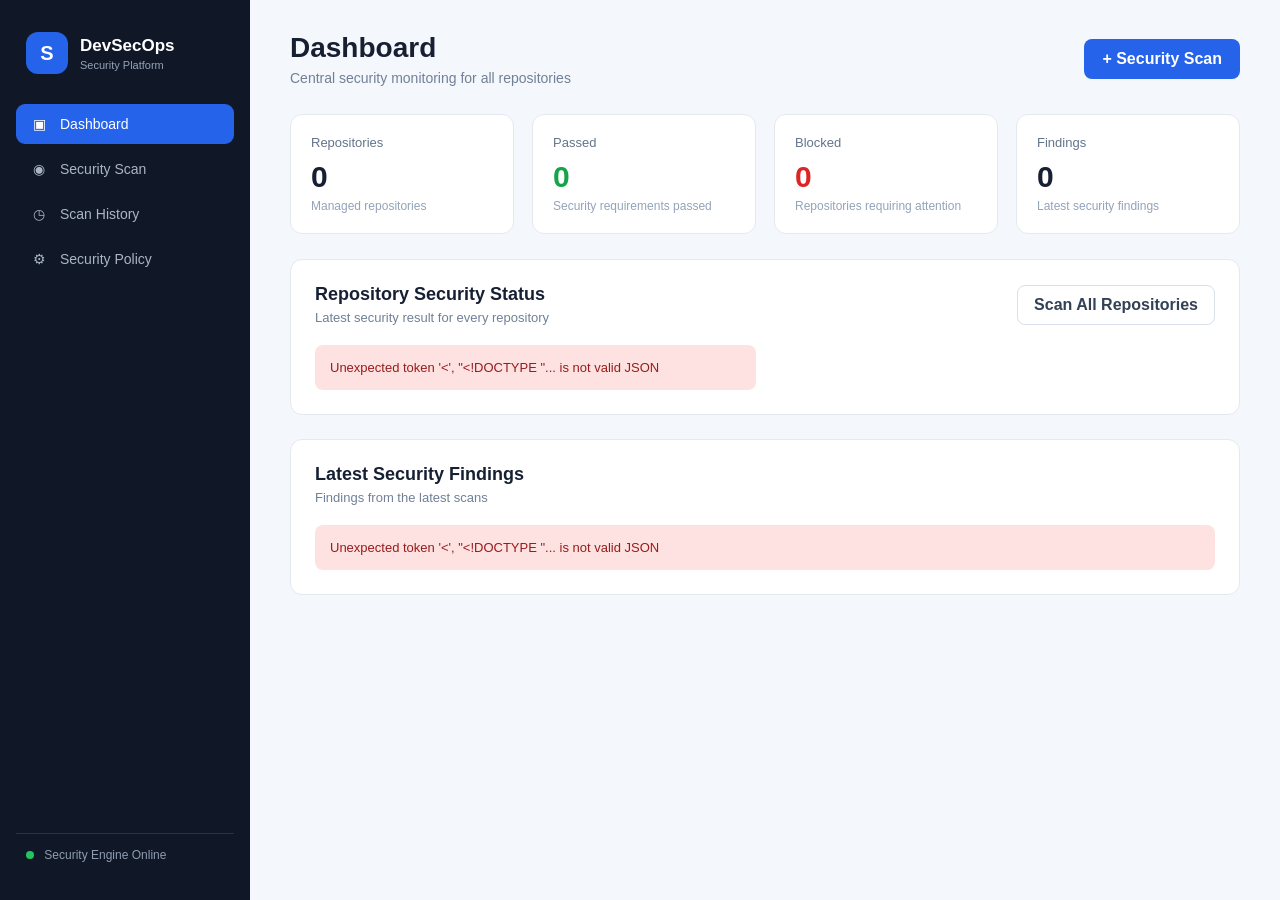
==== dashboard/index.html @ 78540468 "Add DevSecOps security platform" ====
<!DOCTYPE html>
<html lang="en">
<head>
    <meta charset="UTF-8">
    <meta name="viewport" content="width=device-width, initial-scale=1.0">
    <title>DevSecOps Security Platform</title>
    <link rel="stylesheet" href="style.css">
</head>

<body data-page="dashboard">

<div class="app">

    <aside class="sidebar">
        <div class="brand">
            <div class="brand-icon">S</div>
            <div>
                <h1>DevSecOps</h1>
                <span>Security Platform</span>
            </div>
        </div>

        <nav>
            <a href="/" class="nav-item active">
                <span>▣</span>
                Dashboard
            </a>

            <a href="/dashboard/scan.html" class="nav-item">
                <span>◉</span>
                Security Scan
            </a>

            <a href="/dashboard/history.html" class="nav-item">
                <span>◷</span>
                Scan History
            </a>

            <a href="/dashboard/policy.html" class="nav-item">
                <span>⚙</span>
                Security Policy
            </a>
        </nav>

        <div class="sidebar-footer">
            <span class="online-dot"></span>
            Security Engine Online
        </div>
    </aside>


    <main class="main">

        <header class="topbar">
            <div>
                <h2>Dashboard</h2>
                <p>Central security monitoring for all repositories</p>
            </div>

            <button class="primary-button" onclick="window.location.href='/dashboard/scan.html'">
                + Security Scan
            </button>
        </header>


        <section class="stats-grid">

            <div class="stat-card">
                <div class="stat-label">Repositories</div>
                <div class="stat-value" id="total-repositories">0</div>
                <div class="stat-description">Managed repositories</div>
            </div>

            <div class="stat-card">
                <div class="stat-label">Passed</div>
                <div class="stat-value success-text" id="passed-repositories">0</div>
                <div class="stat-description">Security requirements passed</div>
            </div>

            <div class="stat-card">
                <div class="stat-label">Blocked</div>
                <div class="stat-value danger-text" id="blocked-repositories">0</div>
                <div class="stat-description">Repositories requiring attention</div>
            </div>

            <div class="stat-card">
                <div class="stat-label">Findings</div>
                <div class="stat-value" id="total-findings">0</div>
                <div class="stat-description">Latest security findings</div>
            </div>

        </section>


        <section class="content-section">

            <div class="section-header">
                <div>
                    <h3>Repository Security Status</h3>
                    <p>Latest security result for every repository</p>
                </div>

                <button class="secondary-button" onclick="scanAllRepositories()">
                    Scan All Repositories
                </button>
            </div>

            <div id="dashboard-message"></div>

            <div id="repositories-container" class="repository-grid">
                <div class="loading">Loading repositories...</div>
            </div>

        </section>


        <section class="content-section">

            <div class="section-header">
                <div>
                    <h3>Latest Security Findings</h3>
                    <p>Findings from the latest scans</p>
                </div>
            </div>

            <div id="latest-findings" class="findings-list">
                <div class="loading">Loading findings...</div>
            </div>

        </section>

    </main>

</div>

<script src="app.js"></script>
</body>
</html>
---- dashboard/style.css ----
* {
    box-sizing: border-box;
}

body {
    margin: 0;
    font-family:
        Inter,
        "Segoe UI",
        Arial,
        sans-serif;

    background: #f4f7fb;
    color: #172033;
}

button,
input,
select {
    font: inherit;
}

button {
    cursor: pointer;
}

button:disabled {
    opacity: 0.6;
    cursor: not-allowed;
}


/* =========================================================
   LAYOUT
========================================================= */

.app {
    min-height: 100vh;
    display: flex;
}

.sidebar {
    width: 250px;
    min-height: 100vh;

    background: #101827;
    color: white;

    padding: 24px 16px;

    display: flex;
    flex-direction: column;

    position: fixed;
    left: 0;
    top: 0;
    bottom: 0;
}

.main {
    margin-left: 250px;
    width: calc(100% - 250px);

    padding: 32px 40px;
}


/* =========================================================
   BRAND
========================================================= */

.brand {
    display: flex;
    align-items: center;
    gap: 12px;

    padding: 8px 10px 30px;
}

.brand-icon {
    width: 42px;
    height: 42px;

    border-radius: 12px;

    display: flex;
    align-items: center;
    justify-content: center;

    background: #2563eb;
    color: white;

    font-size: 20px;
    font-weight: 800;
}

.brand h1 {
    margin: 0;
    font-size: 17px;
}

.brand span {
    display: block;
    margin-top: 3px;

    font-size: 11px;
    color: #94a3b8;
}


/* =========================================================
   NAVIGATION
========================================================= */

nav {
    display: flex;
    flex-direction: column;
    gap: 5px;
}

.nav-item {
    text-decoration: none;
    color: #aab5c5;

    display: flex;
    align-items: center;
    gap: 12px;

    padding: 12px 14px;

    border-radius: 9px;

    font-size: 14px;
    font-weight: 500;

    transition: 0.2s;
}

.nav-item:hover {
    background: #1b2638;
    color: white;
}

.nav-item.active {
    background: #2563eb;
    color: white;
}

.nav-item span {
    width: 18px;
    text-align: center;
}


/* =========================================================
   SIDEBAR FOOTER
========================================================= */

.sidebar-footer {
    margin-top: auto;

    padding: 14px 10px;

    color: #8f9caf;
    font-size: 12px;

    border-top: 1px solid #273244;
}

.online-dot {
    width: 8px;
    height: 8px;

    display: inline-block;

    border-radius: 50%;
    background: #22c55e;

    margin-right: 7px;
}


/* =========================================================
   TOPBAR
========================================================= */

.topbar {
    display: flex;
    justify-content: space-between;
    align-items: center;

    margin-bottom: 28px;
}

.topbar h2 {
    margin: 0;

    font-size: 28px;
    font-weight: 700;
}

.topbar p {
    margin: 6px 0 0;

    color: #718096;
    font-size: 14px;
}


/* =========================================================
   BUTTONS
========================================================= */

.primary-button,
.secondary-button,
.small-button {
    border: none;
    border-radius: 8px;

    transition: 0.2s;
}

.primary-button {
    background: #2563eb;
    color: white;

    padding: 11px 18px;

    font-weight: 600;
}

.primary-button:hover {
    background: #1d4ed8;
}

.secondary-button {
    background: white;
    color: #334155;

    border: 1px solid #d9e0ea;

    padding: 10px 16px;

    font-weight: 600;
}

.secondary-button:hover {
    background: #f8fafc;
}

.small-button {
    background: #eff4ff;
    color: #2563eb;

    padding: 7px 12px;

    font-size: 12px;
    font-weight: 600;
}


/* =========================================================
   STATS
========================================================= */

.stats-grid {
    display: grid;

    grid-template-columns:
        repeat(4, minmax(0, 1fr));

    gap: 18px;

    margin-bottom: 25px;
}

.stat-card {
    background: white;

    border: 1px solid #e4e9f0;

    border-radius: 12px;

    padding: 20px;
}

.stat-label {
    color: #64748b;
    font-size: 13px;
}

.stat-value {
    margin-top: 10px;

    font-size: 30px;
    font-weight: 700;
}

.stat-description {
    margin-top: 5px;

    color: #94a3b8;
    font-size: 12px;
}

.success-text {
    color: #16a34a;
}

.danger-text {
    color: #dc2626;
}


/* =========================================================
   CONTENT
========================================================= */

.content-section {
    background: white;

    border: 1px solid #e4e9f0;

    border-radius: 12px;

    padding: 24px;

    margin-bottom: 24px;
}

.section-header {
    display: flex;
    justify-content: space-between;
    align-items: center;

    margin-bottom: 20px;
}

.section-header h3 {
    margin: 0;

    font-size: 18px;
}

.section-header p {
    margin: 5px 0 0;

    color: #718096;
    font-size: 13px;
}


/* =========================================================
   REPOSITORIES
========================================================= */

.repository-grid {
    display: grid;

    grid-template-columns:
        repeat(2, minmax(0, 1fr));

    gap: 18px;
}

.repository-card {
    border: 1px solid #e2e8f0;
    border-radius: 11px;

    padding: 20px;

    background: #fff;
}

.repository-header {
    display: flex;
    justify-content: space-between;
    gap: 15px;
}

.repository-header h3 {
    margin: 0 0 6px;

    font-size: 16px;
}

.repository-url {
    color: #64748b;

    font-size: 12px;

    text-decoration: none;

    word-break: break-all;
}

.repository-url:hover {
    color: #2563eb;
}

.repository-stats {
    display: grid;

    grid-template-columns:
        repeat(3, 1fr);

    gap: 10px;

    margin-top: 20px;
}

.repository-stats div {
    background: #f8fafc;

    padding: 12px;

    border-radius: 8px;
}

.repository-stats span {
    display: block;

    color: #64748b;
    font-size: 11px;
}

.repository-stats strong {
    display: block;

    margin-top: 5px;

    font-size: 18px;
}

.repository-footer {
    display: flex;
    justify-content: space-between;
    align-items: center;

    margin-top: 18px;

    padding-top: 15px;

    border-top: 1px solid #edf1f5;

    color: #94a3b8;

    font-size: 11px;
}


/* =========================================================
   STATUS
========================================================= */

.status-badge,
.severity-badge {
    display: inline-flex;
    align-items: center;

    border-radius: 999px;

    font-size: 11px;
    font-weight: 700;
}

.status-badge {
    padding: 6px 10px;
}

.status-badge.allow {
    background: #dcfce7;
    color: #15803d;
}

.status-badge.block {
    background: #fee2e2;
    color: #b91c1c;
}

.status-badge.unknown {
    background: #f1f5f9;
    color: #64748b;
}


/* =========================================================
   FINDINGS
========================================================= */

.findings-list {
    display: flex;
    flex-direction: column;
}

.finding-row {
    display: flex;
    justify-content: space-between;
    align-items: flex-start;

    gap: 20px;

    padding: 16px 0;

    border-bottom: 1px solid #edf1f5;
}

.finding-row:last-child {
    border-bottom: none;
}

.finding-row strong {
    display: block;

    font-size: 13px;
}

.finding-row span:not(.severity-badge) {
    display: block;

    margin-top: 5px;

    color: #64748b;

    font-size: 12px;
}

.finding-row p {
    margin: 7px 0 0;

    color: #475569;

    font-size: 12px;
}

.finding-row.clean {
    align-items: center;
}

.severity-badge {
    padding: 5px 9px;

    white-space: nowrap;
}

.severity-badge.critical {
    background: #7f1d1d;
    color: white;
}

.severity-badge.high {
    background: #fee2e2;
    color: #b91c1c;
}

.severity-badge.medium {
    background: #fef3c7;
    color: #92400e;
}

.severity-badge.low {
    background: #e0f2fe;
    color: #0369a1;
}

.severity-badge.unknown {
    background: #f1f5f9;
    color: #64748b;
}


/* =========================================================
   FORMS
========================================================= */

.scan-form {
    display: flex;
    gap: 10px;
}

.scan-form input,
.scan-form select {
    flex: 1;

    min-width: 0;

    padding: 12px 14px;

    border: 1px solid #d7dee8;
    border-radius: 8px;

    outline: none;

    background: white;
}

.scan-form input:focus,
.scan-form select:focus {
    border-color: #2563eb;
}


/* =========================================================
   RESULT
========================================================= */

.result-stats {
    display: grid;

    grid-template-columns:
        repeat(3, 1fr);

    gap: 15px;

    margin-bottom: 20px;
}

.result-stat {
    background: #f8fafc;

    padding: 20px;

    border-radius: 10px;
}

.result-stat span {
    color: #64748b;
    font-size: 12px;
}

.result-stat strong {
    display: block;

    margin-top: 7px;

    font-size: 27px;
}

.scanner-grid {
    display: grid;

    grid-template-columns:
        repeat(3, 1fr);

    gap: 15px;

    margin-bottom: 20px;
}

.scanner-card {
    padding: 18px;

    background: #f8fafc;

    border-radius: 9px;
}

.scanner-card span {
    color: #64748b;
    font-size: 12px;
}

.scanner-card strong {
    display: block;

    margin-top: 5px;

    font-size: 22px;
}

.severity-grid {
    display: grid;

    grid-template-columns:
        repeat(4, 1fr);

    gap: 12px;

    margin-bottom: 25px;
}

.severity-grid div {
    padding: 14px;

    background: #f8fafc;

    border-radius: 8px;
}

.severity-grid span {
    display: block;

    color: #64748b;
    font-size: 11px;
}

.severity-grid strong {
    display: block;

    margin-top: 5px;

    font-size: 20px;
}


/* =========================================================
   TABLE
========================================================= */

.table-wrapper {
    overflow-x: auto;
}

table {
    width: 100%;

    border-collapse: collapse;
}

th {
    text-align: left;

    padding: 13px 12px;

    background: #f8fafc;

    color: #64748b;

    font-size: 11px;

    text-transform: uppercase;
}

td {
    padding: 15px 12px;

    border-bottom: 1px solid #edf1f5;

    font-size: 13px;
}

.history-detail {
    margin-top: 25px;

    padding-top: 20px;

    border-top: 1px solid #e2e8f0;
}


/* =========================================================
   POLICY
========================================================= */

.policy-score {
    display: flex;
    align-items: center;
    gap: 15px;

    padding: 22px;

    background: #f8fafc;

    border-radius: 10px;

    margin-bottom: 20px;
}

.policy-icon {
    width: 45px;
    height: 45px;

    display: flex;
    align-items: center;
    justify-content: center;

    border-radius: 50%;

    background: #dcfce7;
    color: #15803d;

    font-size: 22px;
    font-weight: 700;
}

.policy-score span {
    display: block;

    color: #64748b;
    font-size: 12px;
}

.policy-score strong {
    display: block;

    margin-top: 4px;

    font-size: 22px;
}

.policy-grid {
    display: grid;

    grid-template-columns:
        repeat(4, 1fr);

    gap: 15px;
}

.policy-card {
    padding: 20px;

    border-radius: 10px;

    border: 1px solid #e2e8f0;
}

.policy-card.block {
    border-left: 4px solid #dc2626;
}

.policy-card.warning {
    border-left: 4px solid #f59e0b;
}

.policy-card.allow {
    border-left: 4px solid #16a34a;
}

.policy-level {
    color: #64748b;

    font-size: 11px;
    font-weight: 700;
}

.policy-card strong {
    display: block;

    margin-top: 7px;

    font-size: 20px;
}

.policy-card p {
    margin: 8px 0 0;

    color: #64748b;

    font-size: 12px;

    line-height: 1.5;
}

.policy-flow {
    margin-top: 25px;

    padding: 20px;

    background: #101827;
    color: white;

    border-radius: 10px;

    display: flex;
    align-items: center;
    justify-content: center;

    gap: 12px;

    font-size: 12px;

    flex-wrap: wrap;
}


/* =========================================================
   MESSAGES
========================================================= */

.message {
    padding: 12px 15px;

    margin-bottom: 15px;

    border-radius: 8px;

    font-size: 13px;
}

.message.success {
    background: #dcfce7;
    color: #166534;
}

.message.error {
    background: #fee2e2;
    color: #991b1b;
}

.message.info {
    background: #dbeafe;
    color: #1e40af;
}

.error-box {
    padding: 15px;

    background: #fee2e2;

    color: #991b1b;

    border-radius: 8px;

    font-size: 13px;
}

.loading {
    padding: 30px;

    text-align: center;

    color: #94a3b8;
}

.empty-state {
    padding: 35px;

    text-align: center;

    color: #64748b;
}

.empty-state h3 {
    margin: 0 0 7px;

    color: #334155;
}

.empty-state p {
    margin: 0;

    font-size: 13px;
}

.hidden {
    display: none !important;
}


/* =========================================================
   RESPONSIVE
========================================================= */

@media (max-width: 1100px) {

    .stats-grid {
        grid-template-columns:
            repeat(2, 1fr);
    }

    .repository-grid {
        grid-template-columns: 1fr;
    }

    .policy-grid {
        grid-template-columns:
            repeat(2, 1fr);
    }

}


@media (max-width: 800px) {

    .sidebar {
        width: 210px;
    }

    .main {
        margin-left: 210px;
        width: calc(100% - 210px);

        padding: 25px;
    }

    .scan-form {
        flex-direction: column;
    }

    .result-stats,
    .scanner-grid {
        grid-template-columns: 1fr;
    }

    .severity-grid {
        grid-template-columns:
            repeat(2, 1fr);
    }

}


@media (max-width: 600px) {

    .sidebar {
        position: static;

        width: 100%;
        min-height: auto;
    }

    .app {
        display: block;
    }

    .main {
        margin-left: 0;
        width: 100%;
    }

    .stats-grid {
        grid-template-columns: 1fr;
    }

    .policy-grid {
        grid-template-columns: 1fr;
    }

    .topbar {
        align-items: flex-start;
        gap: 15px;
        flex-direction: column;
    }

}
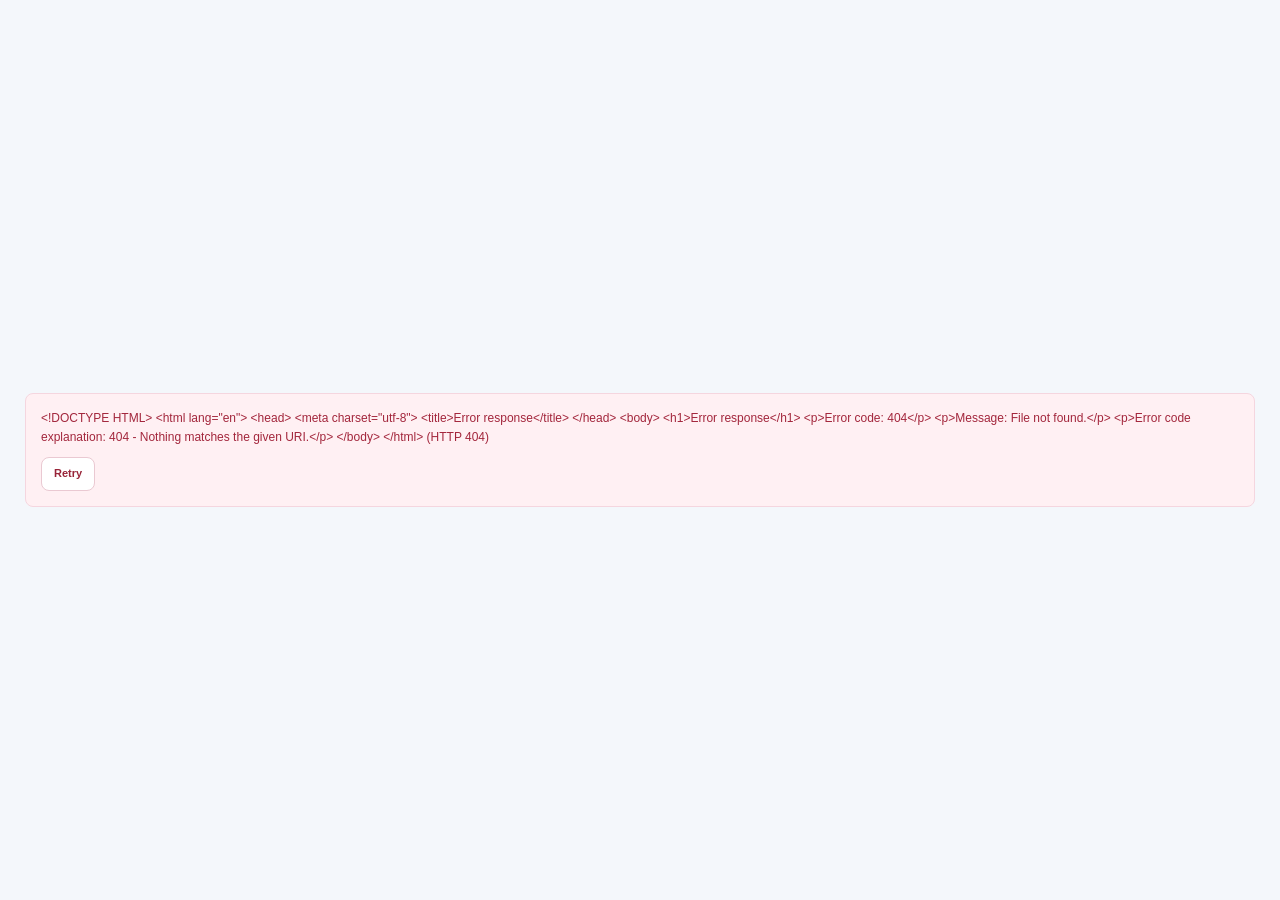
==== commit 7e0aedbd: "feat: add authentication and dashboard improvements" ====
--- a/dashboard/index.html
+++ b/dashboard/index.html
@@ -1,138 +1,167 @@
-<!DOCTYPE html>
+<!doctype html>
 <html lang="en">
-<head>
-    <meta charset="UTF-8">
-    <meta name="viewport" content="width=device-width, initial-scale=1.0">
-    <title>DevSecOps Security Platform</title>
-    <link rel="stylesheet" href="style.css">
-</head>
-
-<body data-page="dashboard">
-
-<div class="app">
-
-    <aside class="sidebar">
-        <div class="brand">
-            <div class="brand-icon">S</div>
+  <head>
+    <meta charset="UTF-8" />
+    <meta name="viewport" content="width=device-width, initial-scale=1" />
+    <meta name="color-scheme" content="light" />
+    <title>Dashboard / DevSecOps</title>
+    <link rel="stylesheet" href="style.css" />
+    <script src="app.js" defer></script>
+  </head>
+  <body data-page="dashboard">
+    <a class="skip-link" href="#main-content">Skip to content</a>
+    <div id="auth-check" class="auth-check" role="status">
+      Checking your session...
+    </div>
+    <div class="app" id="protected-app" hidden>
+      <div id="navigation-shell"></div>
+      <main class="main" id="main-content" tabindex="-1">
+        <header class="topbar">
+          <div class="page-title">
+            <button
+              type="button"
+              class="mobile-menu icon-button"
+              id="menu-toggle"
+              aria-label="Open navigation"
+              aria-controls="sidebar"
+              aria-expanded="false"
+            >
+              <svg
+                width="19"
+                height="19"
+                viewBox="0 0 24 24"
+                fill="none"
+                stroke="currentColor"
+                stroke-width="2"
+                aria-hidden="true"
+              >
+                <path d="M4 6h16M4 12h16M4 18h16" />
+              </svg>
+            </button>
             <div>
-                <h1>DevSecOps</h1>
-                <span>Security Platform</span>
+              <p class="eyebrow">DEVSECOPS / WORKSPACE</p>
+              <h1>Dashboard</h1>
+              <p class="page-description">
+                A clear view of repository security across your organization.
+              </p>
             </div>
-        </div>
-
-        <nav>
-            <a href="/" class="nav-item active">
-                <span>▣</span>
-                Dashboard
-            </a>
-
-            <a href="/dashboard/scan.html" class="nav-item">
-                <span>◉</span>
-                Security Scan
-            </a>
-
-            <a href="/dashboard/history.html" class="nav-item">
-                <span>◷</span>
-                Scan History
-            </a>
-
-            <a href="/dashboard/policy.html" class="nav-item">
-                <span>⚙</span>
-                Security Policy
-            </a>
-        </nav>
-
-        <div class="sidebar-footer">
-            <span class="online-dot"></span>
-            Security Engine Online
-        </div>
-    </aside>
-
-
-    <main class="main">
-
-        <header class="topbar">
+          </div>
+          <div class="account-controls">
+            <div
+              class="account-avatar"
+              id="user-avatar"
+              aria-hidden="true"
+            ></div>
+            <div class="account-details">
+              <strong id="current-username"></strong
+              ><span id="current-role"></span>
+            </div>
+            <button
+              type="button"
+              class="secondary-button compact"
+              id="logout-button"
+            >
+              Log out
+            </button>
+          </div>
+        </header>
+        <div
+          id="global-message"
+          class="message-region"
+          aria-live="polite"
+        ></div>
+        <section class="overview-banner">
+          <div>
+            <span class="eyebrow">SECURITY OVERVIEW</span>
+            <h2>See what needs your attention.</h2>
+            <p>
+              Review the latest security gate results and investigate findings.
+            </p>
+          </div>
+          <a href="scan.html" class="primary-button" data-role="scan"
+            >New security scan</a
+          >
+        </section>
+        <section class="stats-grid" aria-label="Repository security statistics">
+          <div class="stat-card">
+            <span class="stat-label">Repositories</span
+            ><strong class="stat-value" id="total-repositories">-</strong
+            ><span class="stat-description">Connected projects</span>
+          </div>
+          <div class="stat-card">
+            <span class="stat-label">Allowed</span
+            ><strong class="stat-value success-text" id="passed-repositories"
+              >-</strong
+            ><span class="stat-description">Latest gate passed</span>
+          </div>
+          <div class="stat-card">
+            <span class="stat-label">Blocked</span
+            ><strong class="stat-value danger-text" id="blocked-repositories"
+              >-</strong
+            ><span class="stat-description">Review required</span>
+          </div>
+          <div class="stat-card">
+            <span class="stat-label">Findings</span
+            ><strong class="stat-value" id="total-findings">-</strong
+            ><span class="stat-description">Across latest scans</span>
+          </div>
+        </section>
+        <section class="content-section">
+          <div class="section-header">
             <div>
-                <h2>Dashboard</h2>
-                <p>Central security monitoring for all repositories</p>
+              <h2>Repository security</h2>
+              <p>The latest stored result for each connected repository.</p>
             </div>
-
-            <button class="primary-button" onclick="window.location.href='/dashboard/scan.html'">
-                + Security Scan
-            </button>
-        </header>
-
-
-        <section class="stats-grid">
-
-            <div class="stat-card">
-                <div class="stat-label">Repositories</div>
-                <div class="stat-value" id="total-repositories">0</div>
-                <div class="stat-description">Managed repositories</div>
+            <div class="actions">
+              <button
+                type="button"
+                class="secondary-button"
+                data-action="reload-dashboard"
+              >
+                Refresh</button
+              ><button
+                type="button"
+                class="primary-button"
+                data-action="scan-all"
+                data-role="scan"
+                data-scan-button
+              >
+                Scan all
+              </button>
             </div>
-
-            <div class="stat-card">
-                <div class="stat-label">Passed</div>
-                <div class="stat-value success-text" id="passed-repositories">0</div>
-                <div class="stat-description">Security requirements passed</div>
+          </div>
+          <div
+            id="dashboard-message"
+            class="message-region"
+            aria-live="polite"
+          ></div>
+          <div id="repositories-container" class="repository-grid">
+            <div class="loading">Loading repositories...</div>
+          </div>
+        </section>
+        <section
+          id="scan-results"
+          class="content-section"
+          hidden
+          aria-label="Scan results"
+        ></section>
+        <section class="content-section">
+          <div class="section-header">
+            <div>
+              <h2>Latest findings</h2>
+              <p>Details from the five most recent scans.</p>
             </div>
-
-            <div class="stat-card">
-                <div class="stat-label">Blocked</div>
-                <div class="stat-value danger-text" id="blocked-repositories">0</div>
-                <div class="stat-description">Repositories requiring attention</div>
-            </div>
-
-            <div class="stat-card">
-                <div class="stat-label">Findings</div>
-                <div class="stat-value" id="total-findings">0</div>
-                <div class="stat-description">Latest security findings</div>
-            </div>
-
+            <a class="text-link" href="history.html">View all history</a>
+          </div>
+          <div id="latest-findings" class="findings-list">
+            <div class="loading">Loading findings...</div>
+          </div>
         </section>
-
-
-        <section class="content-section">
-
-            <div class="section-header">
-                <div>
-                    <h3>Repository Security Status</h3>
-                    <p>Latest security result for every repository</p>
-                </div>
-
-                <button class="secondary-button" onclick="scanAllRepositories()">
-                    Scan All Repositories
-                </button>
-            </div>
-
-            <div id="dashboard-message"></div>
-
-            <div id="repositories-container" class="repository-grid">
-                <div class="loading">Loading repositories...</div>
-            </div>
-
-        </section>
-
-
-        <section class="content-section">
-
-            <div class="section-header">
-                <div>
-                    <h3>Latest Security Findings</h3>
-                    <p>Findings from the latest scans</p>
-                </div>
-            </div>
-
-            <div id="latest-findings" class="findings-list">
-                <div class="loading">Loading findings...</div>
-            </div>
-
-        </section>
-
-    </main>
-
-</div>
-
-<script src="app.js"></script>
-</body>
-</html>+        <footer class="main-footer">
+          <span>DevSecOps Security Platform</span
+          ><span>Central security / Clear decisions</span>
+        </footer>
+      </main>
+    </div>
+  </body>
+</html>
--- a/dashboard/style.css
+++ b/dashboard/style.css
@@ -1,1036 +1,1547 @@
+﻿:root {
+  --navy: #111e35;
+  --navy-soft: #192b47;
+  --blue: #2563eb;
+  --blue-dark: #1d4ed8;
+  --ink: #172b48;
+  --muted: #60718a;
+  --line: #dfe6ef;
+  --surface: #f4f7fb;
+  --green: #146c43;
+  --red: #b42338;
+  --radius: 14px;
+}
 * {
-    box-sizing: border-box;
-}
-
+  box-sizing: border-box;
+}
 body {
-    margin: 0;
-    font-family:
-        Inter,
-        "Segoe UI",
-        Arial,
-        sans-serif;
-
-    background: #f4f7fb;
-    color: #172033;
-}
-
+  margin: 0;
+  background: var(--surface);
+  color: var(--ink);
+  font-family: Inter, "Segoe UI", Arial, sans-serif;
+  font-size: 14px;
+  line-height: 1.55;
+}
 button,
 input,
 select {
-    font: inherit;
-}
-
+  font: inherit;
+}
+a {
+  color: var(--blue);
+}
+button,
+a,
+input,
+select {
+  touch-action: manipulation;
+}
 button {
+  cursor: pointer;
+}
+button:disabled {
+  cursor: wait;
+  opacity: 0.6;
+}
+button,
+input,
+select {
+  min-height: 42px;
+}
+a,
+button,
+input,
+select {
+  outline-offset: 4px;
+}
+a:focus-visible,
+button:focus-visible,
+input:focus-visible,
+select:focus-visible {
+  outline: 3px solid #6b9fff;
+}
+button {
+  line-height: 1.3;
+}
+h1,
+h2,
+h3,
+p {
+  margin-top: 0;
+}
+h1,
+h2,
+h3 {
+  line-height: 1.25;
+}
+h1 {
+  font-size: 28px;
+  letter-spacing: -0.7px;
+  margin-bottom: 7px;
+}
+h2 {
+  font-size: 18px;
+  margin-bottom: 7px;
+  letter-spacing: -0.25px;
+}
+h3 {
+  font-size: 16px;
+  margin-bottom: 8px;
+}
+p {
+  margin-bottom: 12px;
+}
+strong {
+  font-weight: 650;
+}
+input,
+select {
+  width: 100%;
+  min-width: 0;
+  background: #fff;
+  border: 1px solid #c9d4e3;
+  border-radius: 8px;
+  padding: 11px 12px;
+  color: var(--ink);
+}
+input::placeholder {
+  color: #7d8ca0;
+}
+input:focus,
+select:focus {
+  border-color: var(--blue);
+}
+label {
+  display: block;
+  font-size: 13px;
+  font-weight: 600;
+  margin-bottom: 7px;
+}
+input:disabled,
+select:disabled {
+  background: #f1f4f8;
+  color: var(--muted);
+}
+[hidden],
+.hidden {
+  display: none !important;
+}
+.skip-link {
+  position: fixed;
+  z-index: 100;
+  left: 12px;
+  top: -80px;
+  background: #fff;
+  padding: 14px;
+  box-shadow: 0 2px 14px #0003;
+  border-radius: 8px;
+}
+.skip-link:focus {
+  top: 12px;
+}
+.auth-check {
+  min-height: 100vh;
+  display: flex;
+  flex-direction: column;
+  gap: 18px;
+  align-items: center;
+  justify-content: center;
+  padding: 25px;
+  color: var(--muted);
+}
+.app {
+  min-height: 100vh;
+}
+.sidebar {
+  width: 252px;
+  background: var(--navy);
+  color: #fff;
+  position: fixed;
+  inset: 0 auto 0 0;
+  padding: 30px 19px;
+  display: flex;
+  flex-direction: column;
+  z-index: 30;
+}
+.brand {
+  display: flex;
+  gap: 12px;
+  align-items: center;
+  text-decoration: none;
+  color: #fff;
+  padding: 0 11px;
+}
+.brand-icon {
+  height: 42px;
+  width: 42px;
+  flex-shrink: 0;
+  display: grid;
+  place-items: center;
+  background: var(--blue);
+  color: #fff;
+  border: 1px solid #5d8dff;
+  border-radius: 12px;
+  font-weight: 800;
+  font-size: 23px;
+}
+.brand strong {
+  display: block;
+  font-size: 18px;
+  line-height: 1.25;
+}
+.brand small {
+  display: block;
+  color: #a8b8d0;
+  font-size: 11px;
+  margin-top: 5px;
+  letter-spacing: 0.65px;
+}
+.nav-caption {
+  font-size: 10px;
+  color: #a8b8d0;
+  letter-spacing: 1.8px;
+  font-weight: 650;
+  margin: 43px 13px 12px;
+}
+.sidebar nav {
+  display: flex;
+  flex-direction: column;
+  gap: 6px;
+}
+.nav-item {
+  display: flex;
+  gap: 13px;
+  align-items: center;
+  text-decoration: none;
+  color: #bcc9dc;
+  border-radius: 9px;
+  padding: 12px 13px;
+  font-size: 13px;
+  min-height: 46px;
+}
+.nav-item:hover {
+  background: var(--navy-soft);
+  color: #fff;
+}
+.nav-item.active {
+  background: #244574;
+  color: #fff;
+  box-shadow: inset 3px 0 #6c9bff;
+}
+.nav-icon {
+  width: 19px;
+  height: 19px;
+  flex-shrink: 0;
+}
+.sidebar-footer {
+  margin-top: auto;
+  border-top: 1px solid #314059;
+  padding: 23px 11px 0;
+  font-size: 11px;
+  color: #adbed7;
+}
+.health-dot {
+  display: inline-block;
+  width: 7px;
+  height: 7px;
+  background: #94a3b8;
+  border-radius: 50%;
+  margin-right: 8px;
+}
+.health-dot.online {
+  background: #5bddb0;
+}
+.health-dot.offline {
+  background: #fc8897;
+}
+.sidebar-footer p {
+  margin: 9px 0 0;
+  font-size: 10px;
+  color: #8297b4;
+}
+.main {
+  margin-left: 252px;
+  padding: 30px 38px 20px;
+  max-width: 1900px;
+  min-width: 0;
+}
+.topbar {
+  display: flex;
+  justify-content: space-between;
+  align-items: center;
+  gap: 24px;
+  margin-bottom: 30px;
+  padding-bottom: 25px;
+  border-bottom: 1px solid var(--line);
+}
+.page-title {
+  display: flex;
+  gap: 12px;
+  align-items: center;
+}
+.eyebrow {
+  display: block;
+  font-size: 10px;
+  font-weight: 700;
+  letter-spacing: 1.6px;
+  color: var(--muted);
+  margin-bottom: 10px;
+}
+.page-description {
+  font-size: 13px;
+  color: var(--muted);
+  margin-bottom: 0;
+  max-width: 650px;
+}
+.account-controls {
+  display: flex;
+  align-items: center;
+  gap: 10px;
+  flex-shrink: 0;
+}
+.account-avatar {
+  background: #e0e9fa;
+  color: #2754a3;
+  border-radius: 50%;
+  height: 35px;
+  width: 35px;
+  display: grid;
+  place-items: center;
+  font-size: 13px;
+  font-weight: 700;
+}
+.account-details {
+  min-width: 75px;
+  max-width: 160px;
+}
+.account-details strong {
+  display: block;
+  font-size: 12px;
+  overflow-wrap: anywhere;
+}
+.account-details span {
+  display: block;
+  color: var(--muted);
+  font-size: 10px;
+}
+.icon-button {
+  border: 1px solid var(--line);
+  border-radius: 8px;
+  background: #fff;
+  color: var(--ink);
+  padding: 8px 12px;
+  min-width: 42px;
+}
+.mobile-menu {
+  display: none;
+}
+.nav-overlay {
+  display: none;
+}
+.main-footer {
+  display: flex;
+  justify-content: space-between;
+  gap: 12px;
+  font-size: 10px;
+  color: var(--muted);
+  border-top: 1px solid var(--line);
+  padding: 22px 0 8px;
+  margin-top: 8px;
+}
+.primary-button,
+.secondary-button,
+.small-button,
+.danger-button {
+  display: inline-flex;
+  align-items: center;
+  justify-content: center;
+  gap: 8px;
+  border-radius: 8px;
+  padding: 11px 16px;
+  font-weight: 600;
+  text-decoration: none;
+  white-space: nowrap;
+  border: 1px solid transparent;
+  font-size: 12px;
+}
+.primary-button {
+  background: var(--blue);
+  color: #fff;
+}
+.primary-button:hover {
+  background: var(--blue-dark);
+}
+.secondary-button {
+  background: #fff;
+  color: var(--ink);
+  border-color: #cdd8e7;
+}
+.secondary-button:hover {
+  background: #f3f6fb;
+}
+.small-button {
+  min-height: 34px;
+  padding: 7px 12px;
+  color: #1d4ed8;
+  background: #edf3ff;
+  border-color: #dfe8fb;
+  font-size: 11px;
+}
+.small-button:hover {
+  background: #dfebff;
+}
+.danger-button {
+  color: var(--red);
+  background: #fff;
+  border-color: #f1ced6;
+  padding: 7px 10px;
+  min-height: 34px;
+  font-size: 11px;
+}
+.danger-button:hover {
+  background: #fff1f4;
+}
+.compact {
+  min-height: 34px;
+  padding: 7px 12px;
+  font-size: 11px;
+}
+.full-width {
+  width: 100%;
+}
+.text-link {
+  font-size: 12px;
+  text-decoration: none;
+  font-weight: 600;
+}
+.text-link:hover {
+  text-decoration: underline;
+}
+.actions {
+  display: flex;
+  gap: 9px;
+  flex-wrap: wrap;
+}
+.overview-banner {
+  background: linear-gradient(115deg, #192e50, #223c64);
+  color: #fff;
+  border-radius: var(--radius);
+  padding: 26px 30px;
+  display: flex;
+  align-items: center;
+  justify-content: space-between;
+  gap: 25px;
+  margin-bottom: 23px;
+}
+.overview-banner .eyebrow {
+  color: #a3bdf1;
+}
+.overview-banner h2 {
+  font-size: 23px;
+  margin-bottom: 8px;
+}
+.overview-banner p {
+  font-size: 12px;
+  color: #becee4;
+  margin: 0;
+}
+.overview-banner .primary-button {
+  flex-shrink: 0;
+  background: #fff;
+  color: #254b86;
+}
+.overview-banner .primary-button:hover {
+  background: #e8f0ff;
+}
+.stats-grid {
+  display: grid;
+  grid-template-columns: repeat(4, minmax(0, 1fr));
+  gap: 16px;
+  margin-bottom: 25px;
+}
+.stat-card {
+  background: #fff;
+  border: 1px solid var(--line);
+  border-radius: var(--radius);
+  padding: 20px 23px;
+  display: flex;
+  flex-direction: column;
+}
+.stat-label {
+  font-size: 12px;
+  color: var(--muted);
+}
+.stat-value {
+  font-size: 32px;
+  line-height: 1.2;
+  letter-spacing: -0.75px;
+  margin: 10px 0 8px;
+}
+.stat-description {
+  font-size: 10px;
+  color: var(--muted);
+}
+.success-text {
+  color: var(--green);
+}
+.danger-text {
+  color: var(--red);
+}
+.content-section {
+  padding: 25px;
+  background: #fff;
+  border: 1px solid var(--line);
+  border-radius: var(--radius);
+  margin-bottom: 23px;
+  min-width: 0;
+}
+.section-header {
+  display: flex;
+  justify-content: space-between;
+  align-items: center;
+  gap: 20px;
+  margin-bottom: 22px;
+}
+.section-header h2 {
+  font-size: 17px;
+  margin-bottom: 5px;
+}
+.section-header p {
+  font-size: 12px;
+  color: var(--muted);
+  margin: 0;
+}
+.section-header .eyebrow {
+  margin-bottom: 8px;
+}
+.two-column {
+  display: grid;
+  grid-template-columns: repeat(2, minmax(0, 1fr));
+  gap: 22px;
+}
+.repository-grid {
+  display: grid;
+  grid-template-columns: repeat(2, minmax(0, 1fr));
+  gap: 16px;
+}
+.repository-card {
+  border: 1px solid var(--line);
+  border-radius: 11px;
+  padding: 19px;
+  min-width: 0;
+}
+.repository-header {
+  display: flex;
+  justify-content: space-between;
+  align-items: start;
+  gap: 12px;
+}
+.repository-header > div {
+  min-width: 0;
+}
+.repository-header h3 {
+  font-size: 14px;
+  margin-bottom: 6px;
+  overflow-wrap: anywhere;
+}
+.repository-url {
+  color: var(--muted);
+  font-size: 10px;
+  text-decoration: none;
+  overflow-wrap: anywhere;
+}
+.repository-url:hover {
+  color: var(--blue);
+  text-decoration: underline;
+}
+.repository-stats {
+  display: grid;
+  grid-template-columns: repeat(3, minmax(0, 1fr));
+  gap: 7px;
+  margin: 18px 0 15px;
+}
+.repository-stats div {
+  background: #f5f8fc;
+  border-radius: 7px;
+  padding: 10px;
+}
+.repository-stats span {
+  display: block;
+  color: var(--muted);
+  font-size: 10px;
+}
+.repository-stats strong {
+  display: block;
+  margin-top: 4px;
+  font-size: 17px;
+}
+.repository-reason {
+  font-size: 11px;
+  color: var(--muted);
+  overflow-wrap: anywhere;
+  margin: 0 0 13px;
+}
+.repository-footer {
+  border-top: 1px solid var(--line);
+  padding-top: 13px;
+  display: flex;
+  justify-content: space-between;
+  align-items: center;
+  gap: 10px;
+  flex-wrap: wrap;
+}
+.repository-footer > span {
+  font-size: 10px;
+  color: var(--muted);
+}
+.status-badge,
+.severity-badge {
+  display: inline-flex;
+  align-items: center;
+  justify-content: center;
+  padding: 5px 9px;
+  line-height: 1.4;
+  white-space: nowrap;
+  border-radius: 6px;
+  font-size: 10px;
+  font-weight: 750;
+  letter-spacing: 0.25px;
+  flex-shrink: 0;
+}
+.status-badge.allow {
+  background: #e8f6ef;
+  color: #116941;
+}
+.status-badge.block {
+  background: #fdeef1;
+  color: #ae263e;
+}
+.status-badge.unknown,
+.severity-badge.unknown {
+  background: #edf1f7;
+  color: #50627b;
+}
+.severity-badge.critical {
+  background: #882340;
+  color: #fff;
+}
+.severity-badge.high {
+  background: #fdeef1;
+  color: #ae263e;
+}
+.severity-badge.medium {
+  background: #fff5dc;
+  color: #8a5b09;
+}
+.severity-badge.low {
+  background: #e8f2fd;
+  color: #226195;
+}
+.finding-row {
+  display: flex;
+  justify-content: space-between;
+  align-items: flex-start;
+  gap: 18px;
+  padding: 16px 0;
+  border-bottom: 1px solid #e7edf4;
+  overflow-wrap: anywhere;
+}
+.finding-row:last-child {
+  border-bottom: 0;
+}
+.finding-row > div {
+  min-width: 0;
+}
+.finding-row strong {
+  display: block;
+  font-size: 12px;
+}
+.finding-row .finding-meta {
+  display: block;
+  color: var(--muted);
+  font-size: 10px;
+  margin-top: 5px;
+}
+.finding-row p {
+  font-size: 11px;
+  color: #41556e;
+  margin: 7px 0 0;
+}
+.finding-group {
+  border-bottom: 1px solid var(--line);
+  padding: 5px 0 18px;
+  margin-bottom: 18px;
+}
+.finding-group:last-child {
+  border-bottom: 0;
+  margin-bottom: 0;
+  padding-bottom: 0;
+}
+.finding-group h3 {
+  display: flex;
+  justify-content: space-between;
+  gap: 12px;
+  font-size: 12px;
+  overflow-wrap: anywhere;
+}
+.finding-group h3 a {
+  font-size: 10px;
+  flex-shrink: 0;
+}
+.no-findings {
+  font-size: 12px;
+  color: var(--green);
+  padding: 13px 0;
+}
+.inline-form {
+  display: flex;
+  align-items: center;
+  gap: 10px;
+}
+.inline-form input,
+.inline-form select {
+  flex: 1;
+}
+.form-field {
+  margin-bottom: 18px;
+  min-width: 0;
+}
+.field-hint {
+  display: block;
+  font-size: 10px;
+  color: var(--muted);
+  margin-top: 6px;
+}
+.tool-label {
+  font-size: 11px;
+  color: var(--muted);
+  white-space: nowrap;
+}
+.result-stats,
+.scanner-grid,
+.severity-grid {
+  display: grid;
+  gap: 12px;
+  margin-bottom: 18px;
+}
+.result-stats,
+.scanner-grid {
+  grid-template-columns: repeat(3, minmax(0, 1fr));
+}
+.severity-grid {
+  grid-template-columns: repeat(5, minmax(0, 1fr));
+}
+.result-stat,
+.scanner-card,
+.severity-grid > div {
+  background: #f5f8fc;
+  border-radius: 8px;
+  padding: 14px;
+}
+.result-stat span,
+.scanner-card span,
+.severity-grid span {
+  display: block;
+  font-size: 10px;
+  color: var(--muted);
+}
+.result-stat strong {
+  font-size: 25px;
+  display: block;
+  margin-top: 5px;
+}
+.scanner-card strong,
+.severity-grid strong {
+  font-size: 18px;
+  display: block;
+  margin-top: 4px;
+}
+.result-detail {
+  padding-top: 18px;
+}
+.result-detail + .result-detail {
+  margin-top: 22px;
+  border-top: 1px solid var(--line);
+}
+.result-detail > h3 {
+  font-size: 13px;
+  margin-bottom: 12px;
+}
+.result-heading {
+  display: flex;
+  justify-content: space-between;
+  gap: 12px;
+  align-items: start;
+  margin-bottom: 18px;
+}
+.result-heading h3 {
+  font-size: 16px;
+  overflow-wrap: anywhere;
+}
+.result-heading p {
+  font-size: 11px;
+  color: var(--muted);
+  margin-bottom: 5px;
+}
+.result-reason {
+  font-size: 12px;
+  background: #f5f8fc;
+  padding: 12px 14px;
+  border-radius: 8px;
+  margin-bottom: 18px;
+  overflow-wrap: anywhere;
+}
+.bulk-summary {
+  display: flex;
+  gap: 20px;
+  flex-wrap: wrap;
+  padding: 12px 0 18px;
+  font-size: 12px;
+}
+.bulk-summary strong {
+  font-size: 18px;
+  display: block;
+}
+.bulk-failure {
+  padding: 16px;
+  margin-top: 15px;
+  border: 1px solid #f4d1d9;
+  border-radius: 10px;
+  background: #fff7f9;
+}
+.bulk-failure h3 {
+  font-size: 13px;
+}
+.bulk-failure p {
+  font-size: 12px;
+  color: var(--red);
+  overflow-wrap: anywhere;
+  margin: 0;
+}
+.table-wrapper {
+  overflow: auto;
+  border: 1px solid var(--line);
+  border-radius: 9px;
+}
+table {
+  width: 100%;
+  border-collapse: collapse;
+  text-align: left;
+  font-size: 11px;
+}
+th {
+  font-weight: 650;
+  color: #5c6e86;
+  background: #f5f8fc;
+  font-size: 10px;
+  letter-spacing: 0.3px;
+  padding: 13px 14px;
+  white-space: nowrap;
+}
+td {
+  padding: 15px 14px;
+  border-top: 1px solid var(--line);
+  vertical-align: middle;
+}
+td strong {
+  font-size: 12px;
+}
+td .cell-subtext {
+  display: block;
+  color: var(--muted);
+  margin-top: 4px;
+  font-size: 10px;
+}
+td .reason-cell {
+  max-width: 240px;
+  display: block;
+  overflow-wrap: anywhere;
+}
+.history-table {
+  min-width: 800px;
+}
+.user-table {
+  min-width: 780px;
+}
+.audit-table {
+  min-width: 700px;
+}
+.create-user-grid {
+  display: grid;
+  grid-template-columns: 1fr 1.4fr 0.8fr auto;
+  gap: 15px;
+  align-items: start;
+}
+.create-user-grid .primary-button {
+  margin-top: 27px;
+}
+.create-user-grid .form-field {
+  margin: 0;
+}
+.user-access-controls {
+  display: flex;
+  align-items: center;
+  gap: 8px;
+}
+.user-access-controls select {
+  min-width: 112px;
+  width: 112px;
+  min-height: 34px;
+  padding: 6px 9px;
+  font-size: 11px;
+}
+.you-label {
+  color: var(--muted);
+  font-size: 10px;
+  margin-left: 6px;
+}
+.policy-summary {
+  display: flex;
+  align-items: center;
+  gap: 32px;
+  background: #edf3ff;
+  border: 1px solid #d9e6fd;
+  padding: 24px;
+  border-radius: 10px;
+  margin-bottom: 24px;
+}
+.policy-number {
+  flex-shrink: 0;
+}
+.policy-number > span {
+  font-size: 10px;
+  color: #516ca0;
+  display: block;
+}
+.policy-number > strong {
+  display: block;
+  font-size: 35px;
+  color: #214c97;
+  line-height: 1.3;
+}
+.policy-number > strong > span {
+  font-size: 16px;
+}
+.policy-summary > p {
+  color: #31537e;
+  font-size: 12px;
+  margin: 0;
+  max-width: 660px;
+}
+.policy-grid {
+  display: grid;
+  grid-template-columns: repeat(4, minmax(0, 1fr));
+  gap: 15px;
+}
+.policy-card {
+  border: 1px solid var(--line);
+  border-radius: 9px;
+  padding: 18px;
+}
+.policy-card h3 {
+  font-size: 13px;
+  margin: 14px 0 8px;
+}
+.policy-card p {
+  font-size: 11px;
+  color: var(--muted);
+  margin: 0;
+}
+.policy-card .policy-action {
+  margin-top: 10px;
+  padding-top: 9px;
+  border-top: 1px solid var(--line);
+  font-size: 10px;
+}
+.score-formula {
+  background: #f3f7fe;
+  padding: 15px;
+  border-radius: 8px;
+  font-size: 13px;
+  margin-bottom: 17px;
+}
+.grade-scale {
+  display: flex;
+  gap: 7px;
+  margin-top: 18px;
+}
+.grade-scale > span {
+  flex: 1;
+  text-align: center;
+  background: #f5f8fc;
+  border-radius: 7px;
+  padding: 12px 3px;
+  font-size: 10px;
+  color: var(--muted);
+}
+.grade-scale b {
+  display: block;
+  font-size: 18px;
+  color: var(--ink);
+  margin-bottom: 5px;
+}
+.process-list {
+  padding-left: 22px;
+  margin-bottom: 20px;
+}
+.process-list li {
+  padding: 6px 0;
+  font-size: 12px;
+  color: #4f637d;
+}
+.muted {
+  color: var(--muted);
+  font-size: 12px;
+}
+.message-region:empty {
+  display: none;
+}
+.message {
+  padding: 13px 15px;
+  border-radius: 8px;
+  font-size: 12px;
+  margin: 15px 0;
+  overflow-wrap: anywhere;
+}
+.message:first-child {
+  margin-top: 0;
+}
+.message.success {
+  background: #eaf7f0;
+  color: #12663f;
+  border: 1px solid #d1ecde;
+}
+.message.error {
+  background: #fff0f3;
+  color: #a3263c;
+  border: 1px solid #f5d6df;
+}
+.message.info {
+  background: #edf3ff;
+  color: #264c94;
+  border: 1px solid #dce7fb;
+}
+.message.warning {
+  background: #fff6e2;
+  color: #805614;
+  border: 1px solid #f4e4c1;
+}
+.error-box {
+  background: #fff0f3;
+  border: 1px solid #f5d6df;
+  color: #a3263c;
+  border-radius: 8px;
+  padding: 15px;
+  font-size: 12px;
+  overflow-wrap: anywhere;
+}
+.error-box p {
+  margin: 0 0 10px;
+}
+.error-box .small-button {
+  color: #982438;
+  border-color: #eac9d2;
+  background: #fff;
+}
+.loading {
+  padding: 34px;
+  text-align: center;
+  font-size: 12px;
+  color: var(--muted);
+}
+.loading:before {
+  content: "";
+  display: inline-block;
+  vertical-align: middle;
+  width: 14px;
+  height: 14px;
+  border: 2px solid #dce5f4;
+  border-top-color: var(--blue);
+  border-radius: 50%;
+  margin-right: 10px;
+  animation: spin 1s linear infinite;
+}
+.empty-state {
+  padding: 34px;
+  text-align: center;
+  grid-column: 1/-1;
+  color: var(--muted);
+}
+.empty-state h3 {
+  font-size: 14px;
+  color: #425571;
+}
+.empty-state p {
+  font-size: 12px;
+  margin: 0;
+}
+.repository-grid > .loading,
+.repository-grid > .error-box {
+  grid-column: 1/-1;
+}
+.login-page {
+  background: #fff;
+}
+.login-layout {
+  min-height: 100vh;
+  display: grid;
+  grid-template-columns: 1.05fr 1fr;
+}
+.login-story {
+  position: relative;
+  overflow: hidden;
+  background: linear-gradient(145deg, #13233c, #1c385e);
+  color: #fff;
+  padding: 42px 48px;
+  display: flex;
+  flex-direction: column;
+}
+.login-story:after {
+  content: "";
+  position: absolute;
+  width: 650px;
+  height: 650px;
+  border: 1px solid #ffffff10;
+  border-radius: 50%;
+  right: -250px;
+  bottom: -200px;
+  box-shadow:
+    0 0 0 80px #ffffff03,
+    0 0 0 160px #ffffff03;
+  pointer-events: none;
+}
+.login-story .brand {
+  padding: 0;
+  position: relative;
+  z-index: 1;
+}
+.story-content {
+  margin: auto 0;
+  position: relative;
+  z-index: 1;
+  padding: 80px 0;
+  max-width: 440px;
+}
+.story-content .eyebrow {
+  color: #acc4ed;
+  font-size: 11px;
+}
+.story-content h1 {
+  font-size: 42px;
+  letter-spacing: -1.2px;
+  line-height: 1.2;
+  margin: 21px 0;
+}
+.story-content p {
+  font-size: 14px;
+  line-height: 1.9;
+  color: #b8cce7;
+  max-width: 385px;
+}
+.story-tools {
+  display: flex;
+  gap: 10px;
+  flex-wrap: wrap;
+  margin-top: 28px;
+}
+.story-tools span {
+  border: 1px solid #55729770;
+  background: #29446370;
+  border-radius: 6px;
+  padding: 7px 13px;
+  font-size: 11px;
+  color: #c8d8ee;
+}
+.story-footer {
+  color: #92acd0;
+  font-size: 11px;
+  position: relative;
+  z-index: 1;
+  margin: 0;
+}
+.login-panel {
+  display: grid;
+  place-items: center;
+  padding: 50px;
+}
+.login-card {
+  width: 100%;
+  max-width: 360px;
+}
+.login-card h2 {
+  font-size: 27px;
+  letter-spacing: -0.75px;
+  margin: 12px 0;
+}
+.login-card > .muted {
+  margin-bottom: 32px;
+}
+.login-card .eyebrow {
+  color: #3565b3;
+}
+.login-card .form-field {
+  margin-bottom: 23px;
+}
+.login-card input {
+  min-height: 46px;
+}
+.login-card .primary-button {
+  min-height: 46px;
+  margin-top: 3px;
+  justify-content: space-between;
+  padding: 12px 17px;
+  font-size: 13px;
+}
+.login-help {
+  font-size: 11px;
+  line-height: 1.8;
+  color: var(--muted);
+  margin: 23px 0 34px;
+}
+.login-health {
+  border-top: 1px solid var(--line);
+  padding-top: 20px;
+  color: var(--muted);
+  font-size: 10px;
+}
+.login-health .health-dot.online {
+  background: #19a47b;
+}
+.mobile-login-brand {
+  display: none;
+}
+.login-card .message {
+  margin-bottom: 20px;
+}
+@keyframes spin {
+  to {
+    transform: rotate(360deg);
+  }
+}
+@media (prefers-reduced-motion: reduce) {
+  .loading:before {
+    animation: none;
+  }
+  * {
+    scroll-behavior: auto !important;
+  }
+}
+@media (min-width: 1600px) {
+  .main {
+    padding: 35px 55px;
+  }
+}
+@media (max-width: 1180px) {
+  .sidebar {
+    width: 225px;
+  }
+  .main {
+    margin-left: 225px;
+    padding: 25px;
+  }
+  .topbar {
+    align-items: start;
+    gap: 16px;
+  }
+  .account-avatar {
+    display: none;
+  }
+  .account-details {
+    min-width: 55px;
+    max-width: 115px;
+  }
+  .page-description {
+    max-width: 400px;
+  }
+  .policy-grid {
+    grid-template-columns: repeat(2, minmax(0, 1fr));
+  }
+  .create-user-grid {
+    grid-template-columns: 1fr 1.2fr;
+  }
+  .create-user-grid .primary-button {
+    margin-top: 27px;
+    align-self: start;
+  }
+  .repository-grid {
+    grid-template-columns: 1fr;
+  }
+  .stat-card {
+    padding: 17px;
+  }
+  .stat-description {
+    font-size: 9px;
+  }
+  .two-column {
+    grid-template-columns: 1fr;
+  }
+  .login-story {
+    padding: 35px;
+  }
+  .story-content h1 {
+    font-size: 36px;
+  }
+}
+@media (max-width: 900px) {
+  .main {
+    padding: 23px;
+    margin-left: 0;
+  }
+  .sidebar {
+    transform: translateX(-100%);
+    transition: transform 0.18s ease;
+    width: 252px;
+  }
+  .sidebar.open {
+    transform: translateX(0);
+  }
+  .sidebar.open + .nav-overlay {
+    display: block;
+    position: fixed;
+    inset: 0;
+    background: #101f3f77;
+    border: 0;
+    z-index: 20;
     cursor: pointer;
-}
-
-button:disabled {
-    opacity: 0.6;
-    cursor: not-allowed;
-}
-
-
-/* =========================================================
-   LAYOUT
-========================================================= */
-
-.app {
+  }
+  .mobile-menu {
+    display: inline-flex;
+    align-items: center;
+    justify-content: center;
+  }
+  .page-title {
+    align-items: start;
+  }
+  .page-title .eyebrow {
+    font-size: 9px;
+  }
+  .page-title h1 {
+    font-size: 24px;
+  }
+  .account-details {
+    max-width: 100px;
+  }
+  .overview-banner {
+    padding: 22px;
+  }
+  .create-user-grid {
+    grid-template-columns: 1fr 1.4fr 0.8fr;
+  }
+  .create-user-grid .primary-button {
+    margin-top: 0;
+    grid-column: 1/-1;
+    justify-self: start;
+  }
+  .stats-grid {
+    gap: 12px;
+  }
+  .login-story {
+    padding: 28px;
+  }
+  .story-content h1 {
+    font-size: 31px;
+  }
+  .login-panel {
+    padding: 30px;
+  }
+  .topbar {
+    margin-bottom: 23px;
+  }
+}
+@media (max-width: 650px) {
+  .main {
+    padding: 18px 15px;
+  }
+  .topbar {
+    flex-wrap: wrap;
+    padding-bottom: 18px;
+    gap: 17px;
+  }
+  .page-title {
+    width: 100%;
+  }
+  .account-controls {
+    margin-left: 54px;
+  }
+  .account-avatar {
+    display: grid;
+    width: 28px;
+    height: 28px;
+    font-size: 11px;
+  }
+  .account-details {
+    max-width: 150px;
+    min-width: 110px;
+  }
+  .overview-banner {
+    align-items: start;
+    flex-direction: column;
+    gap: 18px;
+    padding: 23px;
+  }
+  .overview-banner h2 {
+    font-size: 21px;
+  }
+  .stats-grid {
+    grid-template-columns: repeat(2, minmax(0, 1fr));
+    gap: 10px;
+    margin-bottom: 19px;
+  }
+  .stat-value {
+    font-size: 28px;
+  }
+  .stat-card {
+    padding: 16px;
+  }
+  .stat-description {
+    font-size: 9px;
+  }
+  .content-section {
+    padding: 20px 17px;
+    margin-bottom: 19px;
+  }
+  .section-header {
+    align-items: start;
+    flex-direction: column;
+    gap: 14px;
+    margin-bottom: 19px;
+  }
+  .section-header .actions {
+    width: 100%;
+  }
+  .section-header .actions button {
+    flex: 1;
+  }
+  .repository-card {
+    padding: 15px;
+  }
+  .repository-header h3 {
+    font-size: 13px;
+  }
+  .repository-stats strong {
+    font-size: 15px;
+  }
+  .inline-form {
+    flex-direction: column;
+    align-items: stretch;
+    gap: 10px;
+  }
+  .inline-form button {
+    width: 100%;
+  }
+  .tool-label {
+    font-size: 10px;
+  }
+  .severity-grid {
+    grid-template-columns: repeat(3, minmax(0, 1fr));
+    gap: 8px;
+  }
+  .result-stats,
+  .scanner-grid {
+    gap: 8px;
+  }
+  .result-stat,
+  .scanner-card,
+  .severity-grid > div {
+    padding: 11px;
+  }
+  .result-stat strong {
+    font-size: 22px;
+  }
+  .result-heading {
+    flex-wrap: wrap;
+  }
+  .policy-summary {
+    flex-direction: column;
+    align-items: start;
+    gap: 15px;
+    padding: 20px;
+  }
+  .policy-grid {
+    gap: 10px;
+  }
+  .policy-card {
+    padding: 14px;
+  }
+  .policy-card h3 {
+    font-size: 12px;
+  }
+  .policy-card p {
+    font-size: 10px;
+  }
+  .create-user-grid {
+    grid-template-columns: 1fr;
+  }
+  .create-user-grid .primary-button {
+    width: 100%;
+    justify-self: stretch;
+  }
+  .main-footer {
+    flex-direction: column;
+    gap: 6px;
+  }
+  .bulk-summary {
+    gap: 18px;
+  }
+  .login-layout {
+    display: block;
     min-height: 100vh;
-    display: flex;
-}
-
-.sidebar {
-    width: 250px;
+  }
+  .login-story {
+    display: none;
+  }
+  .login-panel {
     min-height: 100vh;
-
-    background: #101827;
-    color: white;
-
-    padding: 24px 16px;
-
-    display: flex;
-    flex-direction: column;
-
-    position: fixed;
-    left: 0;
-    top: 0;
-    bottom: 0;
-}
-
-.main {
-    margin-left: 250px;
-    width: calc(100% - 250px);
-
-    padding: 32px 40px;
-}
-
-
-/* =========================================================
-   BRAND
-========================================================= */
-
-.brand {
+    padding: 32px 24px;
+  }
+  .mobile-login-brand {
     display: flex;
     align-items: center;
     gap: 12px;
-
-    padding: 8px 10px 30px;
-}
-
-.brand-icon {
-    width: 42px;
-    height: 42px;
-
-    border-radius: 12px;
-
-    display: flex;
-    align-items: center;
-    justify-content: center;
-
-    background: #2563eb;
-    color: white;
-
-    font-size: 20px;
-    font-weight: 800;
-}
-
-.brand h1 {
-    margin: 0;
-    font-size: 17px;
-}
-
-.brand span {
-    display: block;
-    margin-top: 3px;
-
-    font-size: 11px;
-    color: #94a3b8;
-}
-
-
-/* =========================================================
-   NAVIGATION
-========================================================= */
-
-nav {
-    display: flex;
-    flex-direction: column;
-    gap: 5px;
-}
-
-.nav-item {
-    text-decoration: none;
-    color: #aab5c5;
-
-    display: flex;
-    align-items: center;
-    gap: 12px;
-
-    padding: 12px 14px;
-
-    border-radius: 9px;
-
-    font-size: 14px;
-    font-weight: 500;
-
-    transition: 0.2s;
-}
-
-.nav-item:hover {
-    background: #1b2638;
-    color: white;
-}
-
-.nav-item.active {
-    background: #2563eb;
-    color: white;
-}
-
-.nav-item span {
-    width: 18px;
-    text-align: center;
-}
-
-
-/* =========================================================
-   SIDEBAR FOOTER
-========================================================= */
-
-.sidebar-footer {
-    margin-top: auto;
-
-    padding: 14px 10px;
-
-    color: #8f9caf;
+    margin-bottom: 50px;
+    color: var(--ink);
+    font-size: 19px;
+  }
+  .login-card h2 {
+    font-size: 25px;
+  }
+  .login-card > .muted {
     font-size: 12px;
-
-    border-top: 1px solid #273244;
-}
-
-.online-dot {
-    width: 8px;
-    height: 8px;
-
-    display: inline-block;
-
-    border-radius: 50%;
-    background: #22c55e;
-
-    margin-right: 7px;
-}
-
-
-/* =========================================================
-   TOPBAR
-========================================================= */
-
-.topbar {
-    display: flex;
-    justify-content: space-between;
-    align-items: center;
-
-    margin-bottom: 28px;
-}
-
-.topbar h2 {
-    margin: 0;
-
-    font-size: 28px;
-    font-weight: 700;
-}
-
-.topbar p {
-    margin: 6px 0 0;
-
-    color: #718096;
-    font-size: 14px;
-}
-
-
-/* =========================================================
-   BUTTONS
-========================================================= */
-
-.primary-button,
-.secondary-button,
-.small-button {
-    border: none;
-    border-radius: 8px;
-
-    transition: 0.2s;
-}
-
-.primary-button {
-    background: #2563eb;
-    color: white;
-
-    padding: 11px 18px;
-
-    font-weight: 600;
-}
-
-.primary-button:hover {
-    background: #1d4ed8;
-}
-
-.secondary-button {
-    background: white;
-    color: #334155;
-
-    border: 1px solid #d9e0ea;
-
-    padding: 10px 16px;
-
-    font-weight: 600;
-}
-
-.secondary-button:hover {
-    background: #f8fafc;
-}
-
-.small-button {
-    background: #eff4ff;
-    color: #2563eb;
-
-    padding: 7px 12px;
-
-    font-size: 12px;
-    font-weight: 600;
-}
-
-
-/* =========================================================
-   STATS
-========================================================= */
-
-.stats-grid {
-    display: grid;
-
-    grid-template-columns:
-        repeat(4, minmax(0, 1fr));
-
-    gap: 18px;
-
-    margin-bottom: 25px;
-}
-
-.stat-card {
-    background: white;
-
-    border: 1px solid #e4e9f0;
-
-    border-radius: 12px;
-
-    padding: 20px;
-}
-
-.stat-label {
-    color: #64748b;
-    font-size: 13px;
-}
-
-.stat-value {
-    margin-top: 10px;
-
-    font-size: 30px;
-    font-weight: 700;
-}
-
-.stat-description {
-    margin-top: 5px;
-
-    color: #94a3b8;
-    font-size: 12px;
-}
-
-.success-text {
-    color: #16a34a;
-}
-
-.danger-text {
-    color: #dc2626;
-}
-
-
-/* =========================================================
-   CONTENT
-========================================================= */
-
-.content-section {
-    background: white;
-
-    border: 1px solid #e4e9f0;
-
-    border-radius: 12px;
-
-    padding: 24px;
-
-    margin-bottom: 24px;
-}
-
-.section-header {
-    display: flex;
-    justify-content: space-between;
-    align-items: center;
-
-    margin-bottom: 20px;
-}
-
-.section-header h3 {
-    margin: 0;
-
-    font-size: 18px;
-}
-
-.section-header p {
-    margin: 5px 0 0;
-
-    color: #718096;
-    font-size: 13px;
-}
-
-
-/* =========================================================
-   REPOSITORIES
-========================================================= */
-
-.repository-grid {
-    display: grid;
-
-    grid-template-columns:
-        repeat(2, minmax(0, 1fr));
-
-    gap: 18px;
-}
-
-.repository-card {
-    border: 1px solid #e2e8f0;
-    border-radius: 11px;
-
-    padding: 20px;
-
-    background: #fff;
-}
-
-.repository-header {
-    display: flex;
-    justify-content: space-between;
-    gap: 15px;
-}
-
-.repository-header h3 {
-    margin: 0 0 6px;
-
-    font-size: 16px;
-}
-
-.repository-url {
-    color: #64748b;
-
-    font-size: 12px;
-
-    text-decoration: none;
-
-    word-break: break-all;
-}
-
-.repository-url:hover {
-    color: #2563eb;
-}
-
-.repository-stats {
-    display: grid;
-
-    grid-template-columns:
-        repeat(3, 1fr);
-
-    gap: 10px;
-
-    margin-top: 20px;
-}
-
-.repository-stats div {
-    background: #f8fafc;
-
-    padding: 12px;
-
-    border-radius: 8px;
-}
-
-.repository-stats span {
-    display: block;
-
-    color: #64748b;
-    font-size: 11px;
-}
-
-.repository-stats strong {
-    display: block;
-
-    margin-top: 5px;
-
-    font-size: 18px;
-}
-
-.repository-footer {
-    display: flex;
-    justify-content: space-between;
-    align-items: center;
-
-    margin-top: 18px;
-
-    padding-top: 15px;
-
-    border-top: 1px solid #edf1f5;
-
-    color: #94a3b8;
-
-    font-size: 11px;
-}
-
-
-/* =========================================================
-   STATUS
-========================================================= */
-
-.status-badge,
-.severity-badge {
-    display: inline-flex;
-    align-items: center;
-
-    border-radius: 999px;
-
-    font-size: 11px;
-    font-weight: 700;
-}
-
-.status-badge {
-    padding: 6px 10px;
-}
-
-.status-badge.allow {
-    background: #dcfce7;
-    color: #15803d;
-}
-
-.status-badge.block {
-    background: #fee2e2;
-    color: #b91c1c;
-}
-
-.status-badge.unknown {
-    background: #f1f5f9;
-    color: #64748b;
-}
-
-
-/* =========================================================
-   FINDINGS
-========================================================= */
-
-.findings-list {
-    display: flex;
-    flex-direction: column;
-}
-
-.finding-row {
-    display: flex;
-    justify-content: space-between;
-    align-items: flex-start;
-
-    gap: 20px;
-
-    padding: 16px 0;
-
-    border-bottom: 1px solid #edf1f5;
-}
-
-.finding-row:last-child {
-    border-bottom: none;
-}
-
-.finding-row strong {
-    display: block;
-
-    font-size: 13px;
-}
-
-.finding-row span:not(.severity-badge) {
-    display: block;
-
-    margin-top: 5px;
-
-    color: #64748b;
-
-    font-size: 12px;
-}
-
-.finding-row p {
-    margin: 7px 0 0;
-
-    color: #475569;
-
-    font-size: 12px;
-}
-
-.finding-row.clean {
-    align-items: center;
-}
-
-.severity-badge {
-    padding: 5px 9px;
-
-    white-space: nowrap;
-}
-
-.severity-badge.critical {
-    background: #7f1d1d;
-    color: white;
-}
-
-.severity-badge.high {
-    background: #fee2e2;
-    color: #b91c1c;
-}
-
-.severity-badge.medium {
-    background: #fef3c7;
-    color: #92400e;
-}
-
-.severity-badge.low {
-    background: #e0f2fe;
-    color: #0369a1;
-}
-
-.severity-badge.unknown {
-    background: #f1f5f9;
-    color: #64748b;
-}
-
-
-/* =========================================================
-   FORMS
-========================================================= */
-
-.scan-form {
-    display: flex;
-    gap: 10px;
-}
-
-.scan-form input,
-.scan-form select {
-    flex: 1;
-
-    min-width: 0;
-
-    padding: 12px 14px;
-
-    border: 1px solid #d7dee8;
-    border-radius: 8px;
-
-    outline: none;
-
-    background: white;
-}
-
-.scan-form input:focus,
-.scan-form select:focus {
-    border-color: #2563eb;
-}
-
-
-/* =========================================================
-   RESULT
-========================================================= */
-
-.result-stats {
-    display: grid;
-
-    grid-template-columns:
-        repeat(3, 1fr);
-
-    gap: 15px;
-
-    margin-bottom: 20px;
-}
-
-.result-stat {
-    background: #f8fafc;
-
-    padding: 20px;
-
-    border-radius: 10px;
-}
-
-.result-stat span {
-    color: #64748b;
-    font-size: 12px;
-}
-
-.result-stat strong {
-    display: block;
-
-    margin-top: 7px;
-
-    font-size: 27px;
-}
-
-.scanner-grid {
-    display: grid;
-
-    grid-template-columns:
-        repeat(3, 1fr);
-
-    gap: 15px;
-
-    margin-bottom: 20px;
-}
-
-.scanner-card {
-    padding: 18px;
-
-    background: #f8fafc;
-
-    border-radius: 9px;
-}
-
-.scanner-card span {
-    color: #64748b;
-    font-size: 12px;
-}
-
-.scanner-card strong {
-    display: block;
-
-    margin-top: 5px;
-
-    font-size: 22px;
-}
-
-.severity-grid {
-    display: grid;
-
-    grid-template-columns:
-        repeat(4, 1fr);
-
-    gap: 12px;
-
-    margin-bottom: 25px;
-}
-
-.severity-grid div {
+  }
+  .login-help {
+    margin-bottom: 27px;
+  }
+}
+@media (max-width: 380px) {
+  .main {
+    padding: 15px 10px;
+  }
+  .account-controls {
+    margin-left: 0;
+  }
+  .account-details {
+    min-width: 100px;
+  }
+  .content-section {
+    padding: 18px 13px;
+  }
+  .policy-grid {
+    grid-template-columns: 1fr;
+  }
+  .stat-card {
     padding: 14px;
-
-    background: #f8fafc;
-
-    border-radius: 8px;
-}
-
-.severity-grid span {
-    display: block;
-
-    color: #64748b;
-    font-size: 11px;
-}
-
-.severity-grid strong {
-    display: block;
-
-    margin-top: 5px;
-
-    font-size: 20px;
-}
-
-
-/* =========================================================
-   TABLE
-========================================================= */
-
-.table-wrapper {
-    overflow-x: auto;
-}
-
-table {
-    width: 100%;
-
-    border-collapse: collapse;
-}
-
-th {
-    text-align: left;
-
-    padding: 13px 12px;
-
-    background: #f8fafc;
-
-    color: #64748b;
-
-    font-size: 11px;
-
-    text-transform: uppercase;
-}
-
-td {
-    padding: 15px 12px;
-
-    border-bottom: 1px solid #edf1f5;
-
-    font-size: 13px;
-}
-
-.history-detail {
-    margin-top: 25px;
-
-    padding-top: 20px;
-
-    border-top: 1px solid #e2e8f0;
-}
-
-
-/* =========================================================
-   POLICY
-========================================================= */
-
-.policy-score {
-    display: flex;
-    align-items: center;
-    gap: 15px;
-
-    padding: 22px;
-
-    background: #f8fafc;
-
-    border-radius: 10px;
-
-    margin-bottom: 20px;
-}
-
-.policy-icon {
-    width: 45px;
-    height: 45px;
-
-    display: flex;
-    align-items: center;
-    justify-content: center;
-
-    border-radius: 50%;
-
-    background: #dcfce7;
-    color: #15803d;
-
-    font-size: 22px;
-    font-weight: 700;
-}
-
-.policy-score span {
-    display: block;
-
-    color: #64748b;
-    font-size: 12px;
-}
-
-.policy-score strong {
-    display: block;
-
-    margin-top: 4px;
-
-    font-size: 22px;
-}
-
-.policy-grid {
-    display: grid;
-
-    grid-template-columns:
-        repeat(4, 1fr);
-
-    gap: 15px;
-}
-
-.policy-card {
-    padding: 20px;
-
-    border-radius: 10px;
-
-    border: 1px solid #e2e8f0;
-}
-
-.policy-card.block {
-    border-left: 4px solid #dc2626;
-}
-
-.policy-card.warning {
-    border-left: 4px solid #f59e0b;
-}
-
-.policy-card.allow {
-    border-left: 4px solid #16a34a;
-}
-
-.policy-level {
-    color: #64748b;
-
-    font-size: 11px;
-    font-weight: 700;
-}
-
-.policy-card strong {
-    display: block;
-
-    margin-top: 7px;
-
-    font-size: 20px;
-}
-
-.policy-card p {
-    margin: 8px 0 0;
-
-    color: #64748b;
-
-    font-size: 12px;
-
-    line-height: 1.5;
-}
-
-.policy-flow {
-    margin-top: 25px;
-
-    padding: 20px;
-
-    background: #101827;
-    color: white;
-
-    border-radius: 10px;
-
-    display: flex;
-    align-items: center;
-    justify-content: center;
-
-    gap: 12px;
-
-    font-size: 12px;
-
-    flex-wrap: wrap;
-}
-
-
-/* =========================================================
-   MESSAGES
-========================================================= */
-
-.message {
-    padding: 12px 15px;
-
-    margin-bottom: 15px;
-
-    border-radius: 8px;
-
-    font-size: 13px;
-}
-
-.message.success {
-    background: #dcfce7;
-    color: #166534;
-}
-
-.message.error {
-    background: #fee2e2;
-    color: #991b1b;
-}
-
-.message.info {
-    background: #dbeafe;
-    color: #1e40af;
-}
-
-.error-box {
-    padding: 15px;
-
-    background: #fee2e2;
-
-    color: #991b1b;
-
-    border-radius: 8px;
-
-    font-size: 13px;
-}
-
-.loading {
-    padding: 30px;
-
-    text-align: center;
-
-    color: #94a3b8;
-}
-
-.empty-state {
-    padding: 35px;
-
-    text-align: center;
-
-    color: #64748b;
-}
-
-.empty-state h3 {
-    margin: 0 0 7px;
-
-    color: #334155;
-}
-
-.empty-state p {
-    margin: 0;
-
-    font-size: 13px;
-}
-
-.hidden {
-    display: none !important;
-}
-
-
-/* =========================================================
-   RESPONSIVE
-========================================================= */
-
-@media (max-width: 1100px) {
-
-    .stats-grid {
-        grid-template-columns:
-            repeat(2, 1fr);
-    }
-
-    .repository-grid {
-        grid-template-columns: 1fr;
-    }
-
-    .policy-grid {
-        grid-template-columns:
-            repeat(2, 1fr);
-    }
-
-}
-
-
-@media (max-width: 800px) {
-
-    .sidebar {
-        width: 210px;
-    }
-
-    .main {
-        margin-left: 210px;
-        width: calc(100% - 210px);
-
-        padding: 25px;
-    }
-
-    .scan-form {
-        flex-direction: column;
-    }
-
-    .result-stats,
-    .scanner-grid {
-        grid-template-columns: 1fr;
-    }
-
-    .severity-grid {
-        grid-template-columns:
-            repeat(2, 1fr);
-    }
-
-}
-
-
-@media (max-width: 600px) {
-
-    .sidebar {
-        position: static;
-
-        width: 100%;
-        min-height: auto;
-    }
-
-    .app {
-        display: block;
-    }
-
-    .main {
-        margin-left: 0;
-        width: 100%;
-    }
-
-    .stats-grid {
-        grid-template-columns: 1fr;
-    }
-
-    .policy-grid {
-        grid-template-columns: 1fr;
-    }
-
-    .topbar {
-        align-items: flex-start;
-        gap: 15px;
-        flex-direction: column;
-    }
-
-}+  }
+  .repository-header {
+    gap: 8px;
+  }
+  .status-badge {
+    font-size: 9px;
+    padding: 5px 7px;
+  }
+  .repository-stats div {
+    padding: 9px;
+  }
+  .grade-scale {
+    gap: 4px;
+  }
+}
